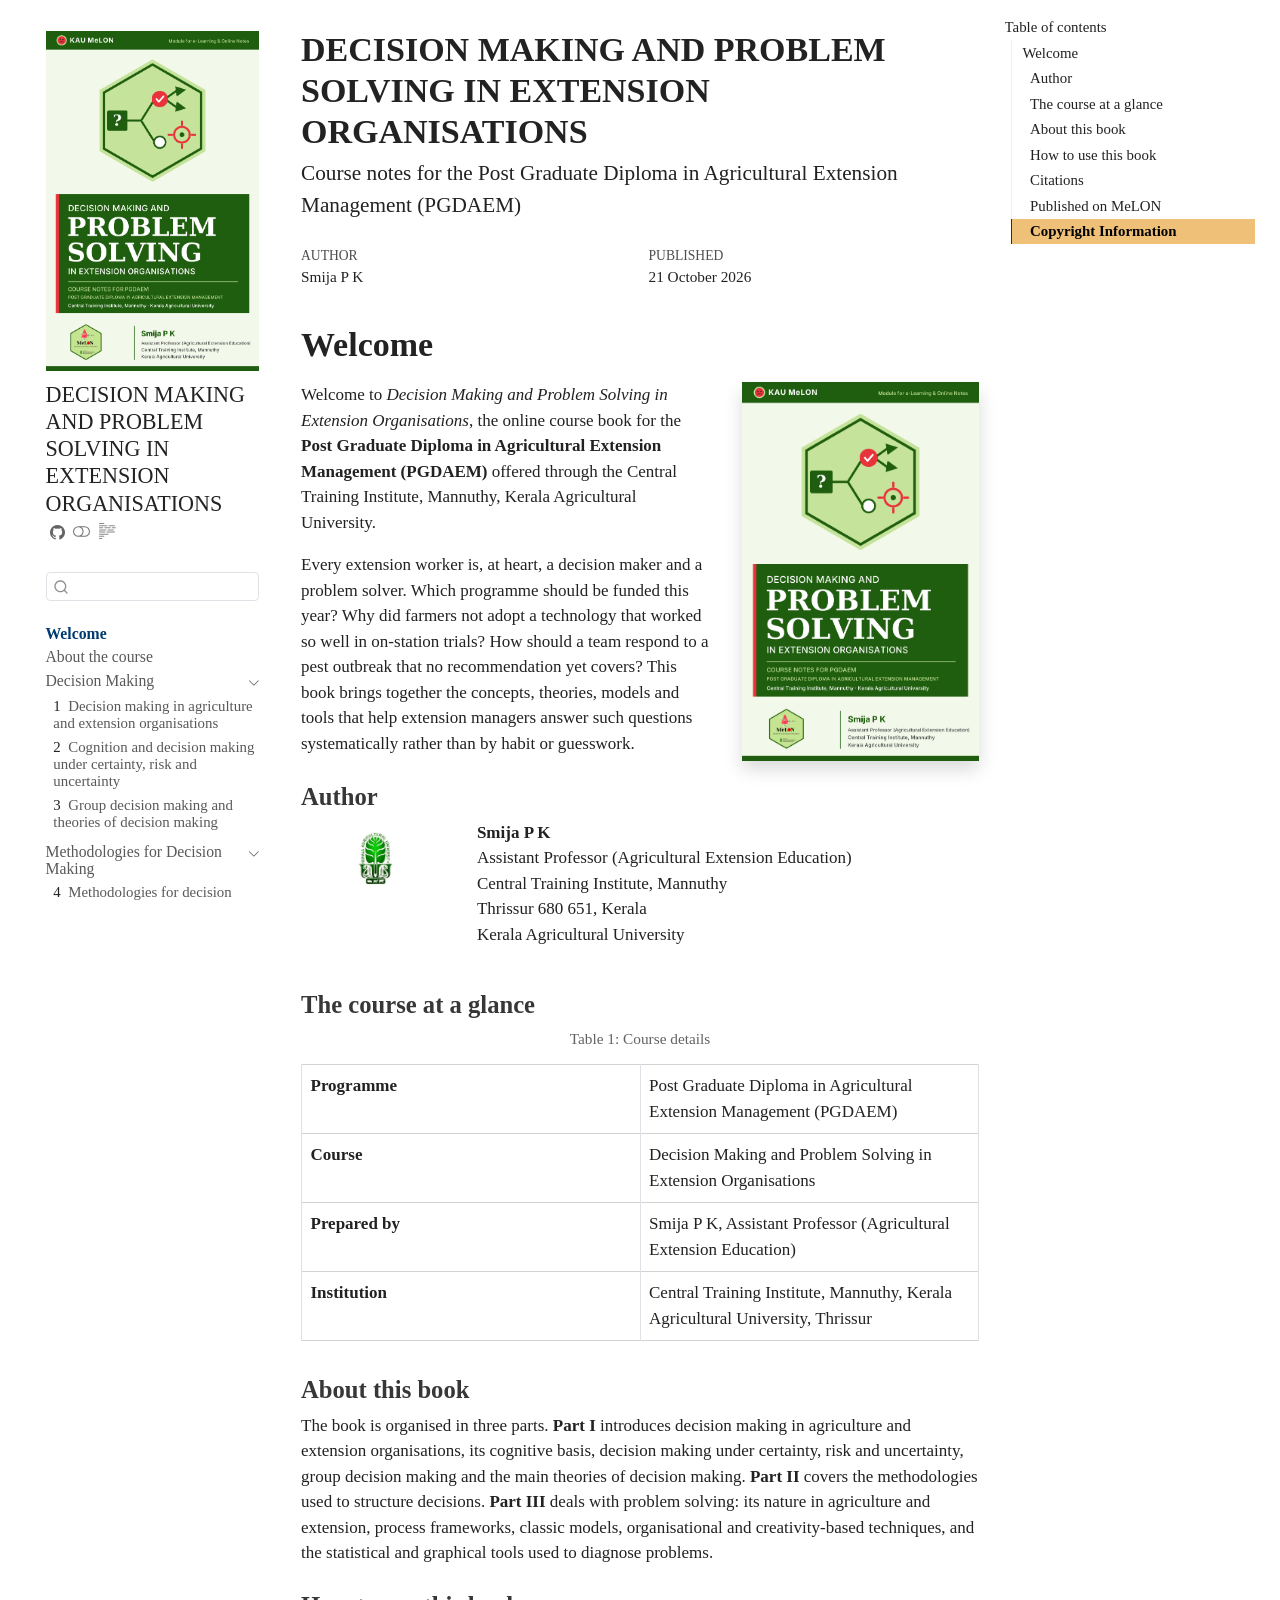
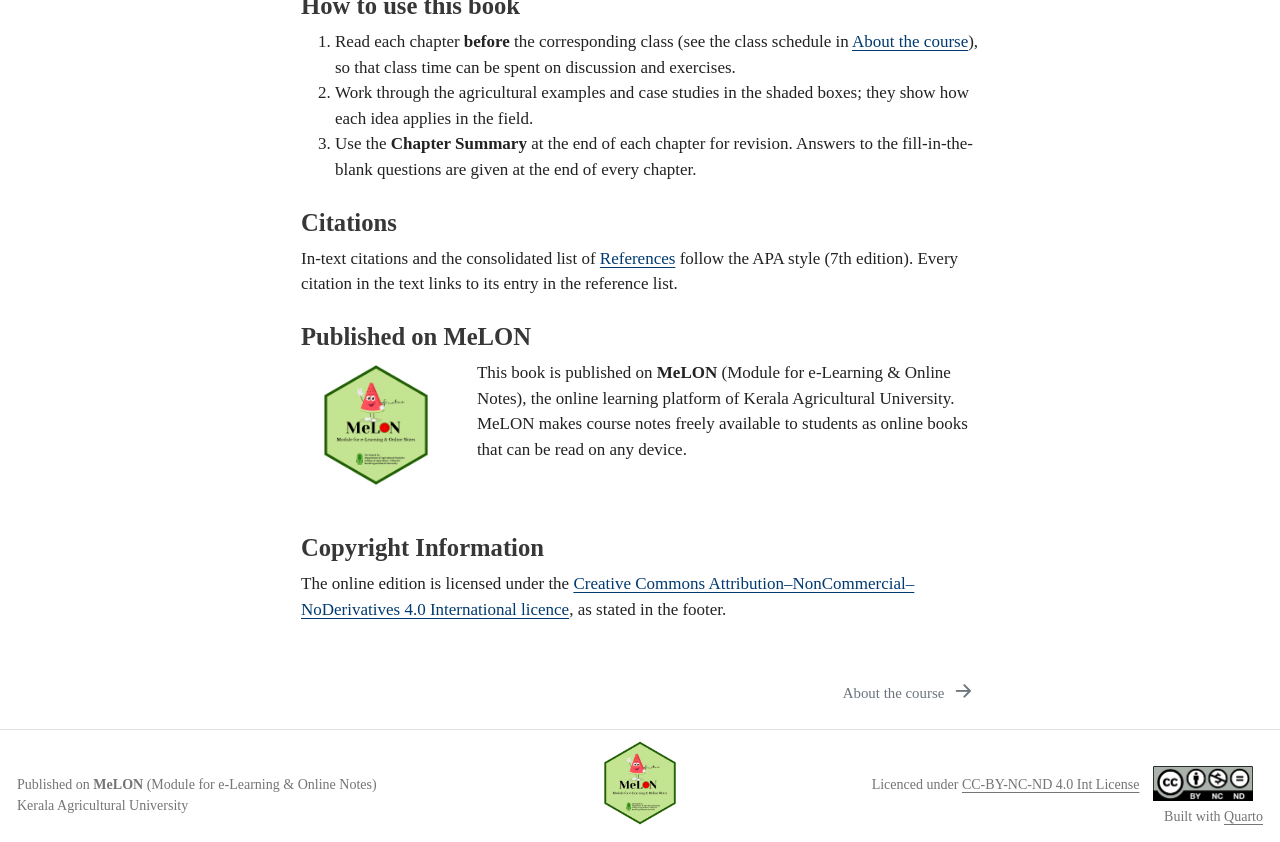
==== docs/index.html @ 84eb8f09 "Initial Quarto book: Decision Making and Problem Solving in Extension Organisations (PGDAEM) Convert" ====
<!DOCTYPE html>
<html xmlns="http://www.w3.org/1999/xhtml" lang="en" xml:lang="en"><head>

<meta charset="utf-8">
<meta name="generator" content="quarto-1.6.42">

<meta name="viewport" content="width=device-width, initial-scale=1.0, user-scalable=yes">

<meta name="author" content="Smija P K">
<meta name="dcterms.date" content="2026-10-21">

<title>DECISION MAKING AND PROBLEM SOLVING IN EXTENSION ORGANISATIONS</title>
<style>
code{white-space: pre-wrap;}
span.smallcaps{font-variant: small-caps;}
div.columns{display: flex; gap: min(4vw, 1.5em);}
div.column{flex: auto; overflow-x: auto;}
div.hanging-indent{margin-left: 1.5em; text-indent: -1.5em;}
ul.task-list{list-style: none;}
ul.task-list li input[type="checkbox"] {
  width: 0.8em;
  margin: 0 0.8em 0.2em -1em; /* quarto-specific, see https://github.com/quarto-dev/quarto-cli/issues/4556 */ 
  vertical-align: middle;
}
</style>


<script src="site_libs/quarto-nav/quarto-nav.js"></script>
<script src="site_libs/quarto-nav/headroom.min.js"></script>
<script src="site_libs/clipboard/clipboard.min.js"></script>
<script src="site_libs/quarto-search/autocomplete.umd.js"></script>
<script src="site_libs/quarto-search/fuse.min.js"></script>
<script src="site_libs/quarto-search/quarto-search.js"></script>
<meta name="quarto:offset" content="./">
<link href="./preface.html" rel="next">
<link href="./images/cover.png" rel="icon" type="image/png">
<script src="site_libs/quarto-html/quarto.js"></script>
<script src="site_libs/quarto-html/popper.min.js"></script>
<script src="site_libs/quarto-html/tippy.umd.min.js"></script>
<script src="site_libs/quarto-html/anchor.min.js"></script>
<link href="site_libs/quarto-html/tippy.css" rel="stylesheet">
<link href="site_libs/quarto-html/quarto-syntax-highlighting-2f5df379a58b258e96c21c0638c20c03.css" rel="stylesheet" class="quarto-color-scheme" id="quarto-text-highlighting-styles">
<link href="site_libs/quarto-html/quarto-syntax-highlighting-dark-b53751a350365c71b6c909e95f209ed1.css" rel="prefetch" class="quarto-color-scheme quarto-color-alternate" id="quarto-text-highlighting-styles">
<script src="site_libs/bootstrap/bootstrap.min.js"></script>
<link href="site_libs/bootstrap/bootstrap-icons.css" rel="stylesheet">
<link href="site_libs/bootstrap/bootstrap-e6df8a1b696ee27fb6a199db3da8af22.min.css" rel="stylesheet" append-hash="true" class="quarto-color-scheme" id="quarto-bootstrap" data-mode="light">
<link href="site_libs/bootstrap/bootstrap-dark-d80d2bd28ac41ce5b2bccad92fb0b5a6.min.css" rel="prefetch" append-hash="true" class="quarto-color-scheme quarto-color-alternate" id="quarto-bootstrap" data-mode="dark">
<script id="quarto-search-options" type="application/json">{
  "location": "sidebar",
  "copy-button": false,
  "collapse-after": 3,
  "panel-placement": "start",
  "type": "textbox",
  "limit": 50,
  "keyboard-shortcut": [
    "f",
    "/",
    "s"
  ],
  "show-item-context": false,
  "language": {
    "search-no-results-text": "No results",
    "search-matching-documents-text": "matching documents",
    "search-copy-link-title": "Copy link to search",
    "search-hide-matches-text": "Hide additional matches",
    "search-more-match-text": "more match in this document",
    "search-more-matches-text": "more matches in this document",
    "search-clear-button-title": "Clear",
    "search-text-placeholder": "",
    "search-detached-cancel-button-title": "Cancel",
    "search-submit-button-title": "Submit",
    "search-label": "Search"
  }
}</script>
<style>
/* Natural column widths for short data tables; retain local mobile scrolling. */
main table.compact-data-table {
  width: auto;
  min-width: 0;
  max-width: 100%;
  margin-inline: auto;
  table-layout: auto;
}
main table.compact-data-table th,
main table.compact-data-table td {
  padding: 0.4em 1em;
  vertical-align: middle;
  overflow-wrap: normal;
  word-break: normal;
}
</style>
<script>
// kable HTML cells retain $...$ delimiters; Pandoc's normal prose uses \(...\).
// Support both without changing the table data, markup, or print rendering.
window.MathJax = {
  tex: {
    inlineMath: { "[+]": [["$", "$"]] },
    processEscapes: true
  }
};
</script>


<meta property="og:title" content="DECISION MAKING AND PROBLEM SOLVING IN EXTENSION ORGANISATIONS">
<meta property="og:description" content="Course notes for the Post Graduate Diploma in Agricultural Extension Management (PGDAEM)">
<meta property="og:image" content="https://kaumelon.github.io/pgdaem-spk1/images/cover.png">
<meta property="og:site_name" content="DECISION MAKING AND PROBLEM SOLVING IN EXTENSION ORGANISATIONS">
<meta property="og:image:alt" content="Decision Making and Problem Solving in Extension Organisations">
<meta property="og:image:height" content="2000">
<meta property="og:image:width" content="1254">
<meta name="twitter:title" content="DECISION MAKING AND PROBLEM SOLVING IN EXTENSION ORGANISATIONS">
<meta name="twitter:description" content="Course notes for the Post Graduate Diploma in Agricultural Extension Management (PGDAEM)">
<meta name="twitter:image" content="https://kaumelon.github.io/pgdaem-spk1/images/cover.png">
<meta name="twitter:image:alt" content="Decision Making and Problem Solving in Extension Organisations">
<meta name="twitter:card" content="summary_large_image">
<meta name="twitter:image-height" content="2000">
<meta name="twitter:image-width" content="1254">
</head>

<body class="nav-sidebar floating">

<div id="quarto-search-results"></div>
  <header id="quarto-header" class="headroom fixed-top">
  <nav class="quarto-secondary-nav">
    <div class="container-fluid d-flex">
      <button type="button" class="quarto-btn-toggle btn" data-bs-toggle="collapse" role="button" data-bs-target=".quarto-sidebar-collapse-item" aria-controls="quarto-sidebar" aria-expanded="false" aria-label="Toggle sidebar navigation" onclick="if (window.quartoToggleHeadroom) { window.quartoToggleHeadroom(); }">
        <i class="bi bi-layout-text-sidebar-reverse"></i>
      </button>
        <nav class="quarto-page-breadcrumbs" aria-label="breadcrumb"><ol class="breadcrumb"><li class="breadcrumb-item"><a href="./index.html">Welcome</a></li></ol></nav>
        <a class="flex-grow-1" role="navigation" data-bs-toggle="collapse" data-bs-target=".quarto-sidebar-collapse-item" aria-controls="quarto-sidebar" aria-expanded="false" aria-label="Toggle sidebar navigation" onclick="if (window.quartoToggleHeadroom) { window.quartoToggleHeadroom(); }">      
        </a>
      <button type="button" class="btn quarto-search-button" aria-label="Search" onclick="window.quartoOpenSearch();">
        <i class="bi bi-search"></i>
      </button>
    </div>
  </nav>
</header>
<!-- content -->
<div id="quarto-content" class="quarto-container page-columns page-rows-contents page-layout-article">
<!-- sidebar -->
  <nav id="quarto-sidebar" class="sidebar collapse collapse-horizontal quarto-sidebar-collapse-item sidebar-navigation floating overflow-auto">
    <div class="pt-lg-2 mt-2 text-left sidebar-header sidebar-header-stacked">
      <a href="./index.html" class="sidebar-logo-link">
      <img src="./images/cover.png" alt="" class="sidebar-logo py-0 d-lg-inline d-none">
      </a>
    <div class="sidebar-title mb-0 py-0">
      <a href="./">DECISION MAKING AND PROBLEM SOLVING IN EXTENSION ORGANISATIONS</a> 
        <div class="sidebar-tools-main tools-wide">
    <a href="https://github.com/KAUMELON/pgdaem-spk1" title="Source Code" class="quarto-navigation-tool px-1" aria-label="Source Code"><i class="bi bi-github"></i></a>
  <a href="" class="quarto-color-scheme-toggle quarto-navigation-tool  px-1" onclick="window.quartoToggleColorScheme(); return false;" title="Toggle dark mode"><i class="bi"></i></a>
  <a href="" class="quarto-reader-toggle quarto-navigation-tool px-1" onclick="window.quartoToggleReader(); return false;" title="Toggle reader mode">
  <div class="quarto-reader-toggle-btn">
  <i class="bi"></i>
  </div>
</a>
</div>
    </div>
      </div>
        <div class="mt-2 flex-shrink-0 align-items-center">
        <div class="sidebar-search">
        <div id="quarto-search" class="" title="Search"></div>
        </div>
        </div>
    <div class="sidebar-menu-container"> 
    <ul class="list-unstyled mt-1">
        <li class="sidebar-item">
  <div class="sidebar-item-container"> 
  <a href="./index.html" class="sidebar-item-text sidebar-link active">
 <span class="menu-text">Welcome</span></a>
  </div>
</li>
        <li class="sidebar-item">
  <div class="sidebar-item-container"> 
  <a href="./preface.html" class="sidebar-item-text sidebar-link">
 <span class="menu-text">About the course</span></a>
  </div>
</li>
        <li class="sidebar-item sidebar-item-section">
      <div class="sidebar-item-container"> 
            <a class="sidebar-item-text sidebar-link text-start" data-bs-toggle="collapse" data-bs-target="#quarto-sidebar-section-1" role="navigation" aria-expanded="true">
 <span class="menu-text">Decision Making</span></a>
          <a class="sidebar-item-toggle text-start" data-bs-toggle="collapse" data-bs-target="#quarto-sidebar-section-1" role="navigation" aria-expanded="true" aria-label="Toggle section">
            <i class="bi bi-chevron-right ms-2"></i>
          </a> 
      </div>
      <ul id="quarto-sidebar-section-1" class="collapse list-unstyled sidebar-section depth1 show">  
          <li class="sidebar-item">
  <div class="sidebar-item-container"> 
  <a href="./decisionMaking.html" class="sidebar-item-text sidebar-link">
 <span class="menu-text"><span class="chapter-number">1</span>&nbsp; <span class="chapter-title">Decision making in agriculture and extension organisations</span></span></a>
  </div>
</li>
          <li class="sidebar-item">
  <div class="sidebar-item-container"> 
  <a href="./cognitionRisk.html" class="sidebar-item-text sidebar-link">
 <span class="menu-text"><span class="chapter-number">2</span>&nbsp; <span class="chapter-title">Cognition and decision making under certainty, risk and uncertainty</span></span></a>
  </div>
</li>
          <li class="sidebar-item">
  <div class="sidebar-item-container"> 
  <a href="./groupTheories.html" class="sidebar-item-text sidebar-link">
 <span class="menu-text"><span class="chapter-number">3</span>&nbsp; <span class="chapter-title">Group decision making and theories of decision making</span></span></a>
  </div>
</li>
      </ul>
  </li>
        <li class="sidebar-item sidebar-item-section">
      <div class="sidebar-item-container"> 
            <a class="sidebar-item-text sidebar-link text-start" data-bs-toggle="collapse" data-bs-target="#quarto-sidebar-section-2" role="navigation" aria-expanded="true">
 <span class="menu-text">Methodologies for Decision Making</span></a>
          <a class="sidebar-item-toggle text-start" data-bs-toggle="collapse" data-bs-target="#quarto-sidebar-section-2" role="navigation" aria-expanded="true" aria-label="Toggle section">
            <i class="bi bi-chevron-right ms-2"></i>
          </a> 
      </div>
      <ul id="quarto-sidebar-section-2" class="collapse list-unstyled sidebar-section depth1 show">  
          <li class="sidebar-item">
  <div class="sidebar-item-container"> 
  <a href="./dmMethods.html" class="sidebar-item-text sidebar-link">
 <span class="menu-text"><span class="chapter-number">4</span>&nbsp; <span class="chapter-title">Methodologies for decision making in extension organisations</span></span></a>
  </div>
</li>
      </ul>
  </li>
        <li class="sidebar-item sidebar-item-section">
      <div class="sidebar-item-container"> 
            <a class="sidebar-item-text sidebar-link text-start" data-bs-toggle="collapse" data-bs-target="#quarto-sidebar-section-3" role="navigation" aria-expanded="true">
 <span class="menu-text">Problem Solving</span></a>
          <a class="sidebar-item-toggle text-start" data-bs-toggle="collapse" data-bs-target="#quarto-sidebar-section-3" role="navigation" aria-expanded="true" aria-label="Toggle section">
            <i class="bi bi-chevron-right ms-2"></i>
          </a> 
      </div>
      <ul id="quarto-sidebar-section-3" class="collapse list-unstyled sidebar-section depth1 show">  
          <li class="sidebar-item">
  <div class="sidebar-item-container"> 
  <a href="./problemSolving.html" class="sidebar-item-text sidebar-link">
 <span class="menu-text"><span class="chapter-number">5</span>&nbsp; <span class="chapter-title">Problem solving in agriculture and extension organisations</span></span></a>
  </div>
</li>
          <li class="sidebar-item">
  <div class="sidebar-item-container"> 
  <a href="./psModels.html" class="sidebar-item-text sidebar-link">
 <span class="menu-text"><span class="chapter-number">6</span>&nbsp; <span class="chapter-title">Theories, models and techniques for problem solving</span></span></a>
  </div>
</li>
          <li class="sidebar-item">
  <div class="sidebar-item-container"> 
  <a href="./statTools.html" class="sidebar-item-text sidebar-link">
 <span class="menu-text"><span class="chapter-number">7</span>&nbsp; <span class="chapter-title">Statistical and graphical methods and the E5 framework for problem solving</span></span></a>
  </div>
</li>
      </ul>
  </li>
        <li class="sidebar-item sidebar-item-section">
      <div class="sidebar-item-container"> 
            <a class="sidebar-item-text sidebar-link text-start" data-bs-toggle="collapse" data-bs-target="#quarto-sidebar-section-4" role="navigation" aria-expanded="true">
 <span class="menu-text">Appendices</span></a>
          <a class="sidebar-item-toggle text-start" data-bs-toggle="collapse" data-bs-target="#quarto-sidebar-section-4" role="navigation" aria-expanded="true" aria-label="Toggle section">
            <i class="bi bi-chevron-right ms-2"></i>
          </a> 
      </div>
      <ul id="quarto-sidebar-section-4" class="collapse list-unstyled sidebar-section depth1 show">  
          <li class="sidebar-item">
  <div class="sidebar-item-container"> 
  <a href="./references.html" class="sidebar-item-text sidebar-link">
 <span class="menu-text">References</span></a>
  </div>
</li>
      </ul>
  </li>
    </ul>
    </div>
</nav>
<div id="quarto-sidebar-glass" class="quarto-sidebar-collapse-item" data-bs-toggle="collapse" data-bs-target=".quarto-sidebar-collapse-item"></div>
<!-- margin-sidebar -->
    <div id="quarto-margin-sidebar" class="sidebar margin-sidebar">
        <nav id="TOC" role="doc-toc" class="toc-active">
    <h2 id="toc-title">Table of contents</h2>
   
  <ul>
  <li><a href="#welcome" id="toc-welcome" class="nav-link active" data-scroll-target="#welcome">Welcome</a>
  <ul class="collapse">
  <li><a href="#author" id="toc-author" class="nav-link" data-scroll-target="#author">Author</a></li>
  <li><a href="#the-course-at-a-glance" id="toc-the-course-at-a-glance" class="nav-link" data-scroll-target="#the-course-at-a-glance">The course at a glance</a></li>
  <li><a href="#about-this-book" id="toc-about-this-book" class="nav-link" data-scroll-target="#about-this-book">About this book</a></li>
  <li><a href="#how-to-use-this-book" id="toc-how-to-use-this-book" class="nav-link" data-scroll-target="#how-to-use-this-book">How to use this book</a></li>
  <li><a href="#citations" id="toc-citations" class="nav-link" data-scroll-target="#citations">Citations</a></li>
  <li><a href="#published-on-melon" id="toc-published-on-melon" class="nav-link" data-scroll-target="#published-on-melon">Published on MeLON</a></li>
  <li><a href="#copyright-information" id="toc-copyright-information" class="nav-link" data-scroll-target="#copyright-information">Copyright Information</a></li>
  </ul></li>
  </ul>
</nav>
    </div>
<!-- main -->
<main class="content" id="quarto-document-content">

<header id="title-block-header" class="quarto-title-block default">
<div class="quarto-title">
<h1 class="title">DECISION MAKING AND PROBLEM SOLVING IN EXTENSION ORGANISATIONS</h1>
<p class="subtitle lead">Course notes for the Post Graduate Diploma in Agricultural Extension Management (PGDAEM)</p>
</div>



<div class="quarto-title-meta">

    <div>
    <div class="quarto-title-meta-heading">Author</div>
    <div class="quarto-title-meta-contents">
             <p>Smija P K </p>
          </div>
  </div>
    
    <div>
    <div class="quarto-title-meta-heading">Published</div>
    <div class="quarto-title-meta-contents">
      <p class="date">21 October 2026</p>
    </div>
  </div>
  
    
  </div>
  


</header>



<section id="welcome" class="level1 unnumbered">
<h1 class="unnumbered">Welcome</h1><p><img src="images/cover.png" title="DECISION MAKING AND PROBLEM SOLVING IN EXTENSION ORGANISATIONS" class="quarto-cover-image img-fluid"></p>
<p>Welcome to <em>Decision Making and Problem Solving in Extension Organisations</em>, the online course book for the <strong>Post Graduate Diploma in Agricultural Extension Management (PGDAEM)</strong> offered through the Central Training Institute, Mannuthy, Kerala Agricultural University.</p>
<p>Every extension worker is, at heart, a decision maker and a problem solver. Which programme should be funded this year? Why did farmers not adopt a technology that worked so well in on-station trials? How should a team respond to a pest outbreak that no recommendation yet covers? This book brings together the concepts, theories, models and tools that help extension managers answer such questions systematically rather than by habit or guesswork.</p>
<section id="author" class="level3 unnumbered">
<h3 class="unnumbered anchored" data-anchor-id="author">Author</h3>
<div class="grid">
<div class="g-col-12 g-col-md-3" style="text-align:center">
<p><img src="images/kaulogo.png" class="img-fluid" alt="Kerala Agricultural University logo" width="110"></p>
</div>
<div class="g-col-12 g-col-md-9">
<p><strong>Smija P K</strong><br>
Assistant Professor (Agricultural Extension Education)<br>
Central Training Institute, Mannuthy<br>
Thrissur 680 651, Kerala<br>
Kerala Agricultural University</p>
</div>
</div>
</section>
<section id="the-course-at-a-glance" class="level3 unnumbered">
<h3 class="unnumbered anchored" data-anchor-id="the-course-at-a-glance">The course at a glance</h3>
<div id="tbl-course" class="bordered quarto-float quarto-figure quarto-figure-center anchored">
<figure class="quarto-float quarto-float-tbl figure">
<figcaption class="quarto-float-caption-top quarto-float-caption quarto-float-tbl" id="tbl-course-caption-0ceaefa1-69ba-4598-a22c-09a6ac19f8ca">
Table&nbsp;1: Course details
</figcaption>
<div aria-describedby="tbl-course-caption-0ceaefa1-69ba-4598-a22c-09a6ac19f8ca">
<table class="table-bordered caption-top table">
<colgroup>
<col style="width: 50%">
<col style="width: 50%">
</colgroup>
<tbody>
<tr class="odd">
<td style="text-align: left;"><strong>Programme</strong></td>
<td style="text-align: left;">Post Graduate Diploma in Agricultural Extension Management (PGDAEM)</td>
</tr>
<tr class="even">
<td style="text-align: left;"><strong>Course</strong></td>
<td style="text-align: left;">Decision Making and Problem Solving in Extension Organisations</td>
</tr>
<tr class="odd">
<td style="text-align: left;"><strong>Prepared by</strong></td>
<td style="text-align: left;">Smija P K, Assistant Professor (Agricultural Extension Education)</td>
</tr>
<tr class="even">
<td style="text-align: left;"><strong>Institution</strong></td>
<td style="text-align: left;">Central Training Institute, Mannuthy, Kerala Agricultural University, Thrissur</td>
</tr>
</tbody>
</table>
</div>
</figure>
</div>
</section>
<section id="about-this-book" class="level3 unnumbered">
<h3 class="unnumbered anchored" data-anchor-id="about-this-book">About this book</h3>
<p>The book is organised in three parts. <strong>Part I</strong> introduces decision making in agriculture and extension organisations, its cognitive basis, decision making under certainty, risk and uncertainty, group decision making and the main theories of decision making. <strong>Part II</strong> covers the methodologies used to structure decisions. <strong>Part III</strong> deals with problem solving: its nature in agriculture and extension, process frameworks, classic models, organisational and creativity-based techniques, and the statistical and graphical tools used to diagnose problems.</p>
</section>
<section id="how-to-use-this-book" class="level3 unnumbered">
<h3 class="unnumbered anchored" data-anchor-id="how-to-use-this-book">How to use this book</h3>
<ol type="1">
<li>Read each chapter <strong>before</strong> the corresponding class (see the class schedule in <a href="./preface.html">About the course</a>), so that class time can be spent on discussion and exercises.</li>
<li>Work through the agricultural examples and case studies in the shaded boxes; they show how each idea applies in the field.</li>
<li>Use the <strong>Chapter Summary</strong> at the end of each chapter for revision. Answers to the fill-in-the-blank questions are given at the end of every chapter.</li>
</ol>
</section>
<section id="citations" class="level3 unnumbered">
<h3 class="unnumbered anchored" data-anchor-id="citations">Citations</h3>
<p>In-text citations and the consolidated list of <a href="./references.html">References</a> follow the APA style (7th edition). Every citation in the text links to its entry in the reference list.</p>
</section>
<section id="published-on-melon" class="level3 unnumbered">
<h3 class="unnumbered anchored" data-anchor-id="published-on-melon">Published on MeLON</h3>
<div class="grid">
<div class="g-col-12 g-col-md-3" style="text-align:center">
<p><img src="images/melon.png" class="img-fluid" alt="MeLON logo" width="130"></p>
</div>
<div class="g-col-12 g-col-md-9">
<p>This book is published on <strong>MeLON</strong> (Module for e-Learning &amp; Online Notes), the online learning platform of Kerala Agricultural University. MeLON makes course notes freely available to students as online books that can be read on any device.</p>
</div>
</div>
</section>
<section id="copyright-information" class="level3 unnumbered">
<h3 class="unnumbered anchored" data-anchor-id="copyright-information">Copyright Information</h3>
<p>The online edition is licensed under the <a href="https://creativecommons.org/licenses/by-nc-nd/4.0/">Creative Commons Attribution–NonCommercial–NoDerivatives 4.0 International licence</a>, as stated in the footer.</p>


</section>
</section>

</main> <!-- /main -->
<script id="quarto-html-after-body" type="application/javascript">
window.document.addEventListener("DOMContentLoaded", function (event) {
  const toggleBodyColorMode = (bsSheetEl) => {
    const mode = bsSheetEl.getAttribute("data-mode");
    const bodyEl = window.document.querySelector("body");
    if (mode === "dark") {
      bodyEl.classList.add("quarto-dark");
      bodyEl.classList.remove("quarto-light");
    } else {
      bodyEl.classList.add("quarto-light");
      bodyEl.classList.remove("quarto-dark");
    }
  }
  const toggleBodyColorPrimary = () => {
    const bsSheetEl = window.document.querySelector("link#quarto-bootstrap");
    if (bsSheetEl) {
      toggleBodyColorMode(bsSheetEl);
    }
  }
  toggleBodyColorPrimary();  
  const disableStylesheet = (stylesheets) => {
    for (let i=0; i < stylesheets.length; i++) {
      const stylesheet = stylesheets[i];
      stylesheet.rel = 'prefetch';
    }
  }
  const enableStylesheet = (stylesheets) => {
    for (let i=0; i < stylesheets.length; i++) {
      const stylesheet = stylesheets[i];
      stylesheet.rel = 'stylesheet';
    }
  }
  const manageTransitions = (selector, allowTransitions) => {
    const els = window.document.querySelectorAll(selector);
    for (let i=0; i < els.length; i++) {
      const el = els[i];
      if (allowTransitions) {
        el.classList.remove('notransition');
      } else {
        el.classList.add('notransition');
      }
    }
  }
  const toggleGiscusIfUsed = (isAlternate, darkModeDefault) => {
    const baseTheme = document.querySelector('#giscus-base-theme')?.value ?? 'light';
    const alternateTheme = document.querySelector('#giscus-alt-theme')?.value ?? 'dark';
    let newTheme = '';
    if(darkModeDefault) {
      newTheme = isAlternate ? baseTheme : alternateTheme;
    } else {
      newTheme = isAlternate ? alternateTheme : baseTheme;
    }
    const changeGiscusTheme = () => {
      // From: https://github.com/giscus/giscus/issues/336
      const sendMessage = (message) => {
        const iframe = document.querySelector('iframe.giscus-frame');
        if (!iframe) return;
        iframe.contentWindow.postMessage({ giscus: message }, 'https://giscus.app');
      }
      sendMessage({
        setConfig: {
          theme: newTheme
        }
      });
    }
    const isGiscussLoaded = window.document.querySelector('iframe.giscus-frame') !== null;
    if (isGiscussLoaded) {
      changeGiscusTheme();
    }
  }
  const toggleColorMode = (alternate) => {
    // Switch the stylesheets
    const alternateStylesheets = window.document.querySelectorAll('link.quarto-color-scheme.quarto-color-alternate');
    manageTransitions('#quarto-margin-sidebar .nav-link', false);
    if (alternate) {
      enableStylesheet(alternateStylesheets);
      for (const sheetNode of alternateStylesheets) {
        if (sheetNode.id === "quarto-bootstrap") {
          toggleBodyColorMode(sheetNode);
        }
      }
    } else {
      disableStylesheet(alternateStylesheets);
      toggleBodyColorPrimary();
    }
    manageTransitions('#quarto-margin-sidebar .nav-link', true);
    // Switch the toggles
    const toggles = window.document.querySelectorAll('.quarto-color-scheme-toggle');
    for (let i=0; i < toggles.length; i++) {
      const toggle = toggles[i];
      if (toggle) {
        if (alternate) {
          toggle.classList.add("alternate");     
        } else {
          toggle.classList.remove("alternate");
        }
      }
    }
    // Hack to workaround the fact that safari doesn't
    // properly recolor the scrollbar when toggling (#1455)
    if (navigator.userAgent.indexOf('Safari') > 0 && navigator.userAgent.indexOf('Chrome') == -1) {
      manageTransitions("body", false);
      window.scrollTo(0, 1);
      setTimeout(() => {
        window.scrollTo(0, 0);
        manageTransitions("body", true);
      }, 40);  
    }
  }
  const isFileUrl = () => { 
    return window.location.protocol === 'file:';
  }
  const hasAlternateSentinel = () => {  
    let styleSentinel = getColorSchemeSentinel();
    if (styleSentinel !== null) {
      return styleSentinel === "alternate";
    } else {
      return false;
    }
  }
  const setStyleSentinel = (alternate) => {
    const value = alternate ? "alternate" : "default";
    if (!isFileUrl()) {
      window.localStorage.setItem("quarto-color-scheme", value);
    } else {
      localAlternateSentinel = value;
    }
  }
  const getColorSchemeSentinel = () => {
    if (!isFileUrl()) {
      const storageValue = window.localStorage.getItem("quarto-color-scheme");
      return storageValue != null ? storageValue : localAlternateSentinel;
    } else {
      return localAlternateSentinel;
    }
  }
  const darkModeDefault = false;
  let localAlternateSentinel = darkModeDefault ? 'alternate' : 'default';
  // Dark / light mode switch
  window.quartoToggleColorScheme = () => {
    // Read the current dark / light value 
    let toAlternate = !hasAlternateSentinel();
    toggleColorMode(toAlternate);
    setStyleSentinel(toAlternate);
    toggleGiscusIfUsed(toAlternate, darkModeDefault);
  };
  // Ensure there is a toggle, if there isn't float one in the top right
  if (window.document.querySelector('.quarto-color-scheme-toggle') === null) {
    const a = window.document.createElement('a');
    a.classList.add('top-right');
    a.classList.add('quarto-color-scheme-toggle');
    a.href = "";
    a.onclick = function() { try { window.quartoToggleColorScheme(); } catch {} return false; };
    const i = window.document.createElement("i");
    i.classList.add('bi');
    a.appendChild(i);
    window.document.body.appendChild(a);
  }
  // Switch to dark mode if need be
  if (hasAlternateSentinel()) {
    toggleColorMode(true);
  } else {
    toggleColorMode(false);
  }
  const icon = "";
  const anchorJS = new window.AnchorJS();
  anchorJS.options = {
    placement: 'right',
    icon: icon
  };
  anchorJS.add('.anchored');
  const isCodeAnnotation = (el) => {
    for (const clz of el.classList) {
      if (clz.startsWith('code-annotation-')) {                     
        return true;
      }
    }
    return false;
  }
  const onCopySuccess = function(e) {
    // button target
    const button = e.trigger;
    // don't keep focus
    button.blur();
    // flash "checked"
    button.classList.add('code-copy-button-checked');
    var currentTitle = button.getAttribute("title");
    button.setAttribute("title", "Copied!");
    let tooltip;
    if (window.bootstrap) {
      button.setAttribute("data-bs-toggle", "tooltip");
      button.setAttribute("data-bs-placement", "left");
      button.setAttribute("data-bs-title", "Copied!");
      tooltip = new bootstrap.Tooltip(button, 
        { trigger: "manual", 
          customClass: "code-copy-button-tooltip",
          offset: [0, -8]});
      tooltip.show();    
    }
    setTimeout(function() {
      if (tooltip) {
        tooltip.hide();
        button.removeAttribute("data-bs-title");
        button.removeAttribute("data-bs-toggle");
        button.removeAttribute("data-bs-placement");
      }
      button.setAttribute("title", currentTitle);
      button.classList.remove('code-copy-button-checked');
    }, 1000);
    // clear code selection
    e.clearSelection();
  }
  const getTextToCopy = function(trigger) {
      const codeEl = trigger.previousElementSibling.cloneNode(true);
      for (const childEl of codeEl.children) {
        if (isCodeAnnotation(childEl)) {
          childEl.remove();
        }
      }
      return codeEl.innerText;
  }
  const clipboard = new window.ClipboardJS('.code-copy-button:not([data-in-quarto-modal])', {
    text: getTextToCopy
  });
  clipboard.on('success', onCopySuccess);
  if (window.document.getElementById('quarto-embedded-source-code-modal')) {
    const clipboardModal = new window.ClipboardJS('.code-copy-button[data-in-quarto-modal]', {
      text: getTextToCopy,
      container: window.document.getElementById('quarto-embedded-source-code-modal')
    });
    clipboardModal.on('success', onCopySuccess);
  }
    var localhostRegex = new RegExp(/^(?:http|https):\/\/localhost\:?[0-9]*\//);
    var mailtoRegex = new RegExp(/^mailto:/);
      var filterRegex = new RegExp("https:\/\/kaumelon\.github\.io\/pgdaem-spk1\/");
    var isInternal = (href) => {
        return filterRegex.test(href) || localhostRegex.test(href) || mailtoRegex.test(href);
    }
    // Inspect non-navigation links and adorn them if external
 	var links = window.document.querySelectorAll('a[href]:not(.nav-link):not(.navbar-brand):not(.toc-action):not(.sidebar-link):not(.sidebar-item-toggle):not(.pagination-link):not(.no-external):not([aria-hidden]):not(.dropdown-item):not(.quarto-navigation-tool):not(.about-link)');
    for (var i=0; i<links.length; i++) {
      const link = links[i];
      if (!isInternal(link.href)) {
        // undo the damage that might have been done by quarto-nav.js in the case of
        // links that we want to consider external
        if (link.dataset.originalHref !== undefined) {
          link.href = link.dataset.originalHref;
        }
      }
    }
  function tippyHover(el, contentFn, onTriggerFn, onUntriggerFn) {
    const config = {
      allowHTML: true,
      maxWidth: 500,
      delay: 100,
      arrow: false,
      appendTo: function(el) {
          return el.parentElement;
      },
      interactive: true,
      interactiveBorder: 10,
      theme: 'quarto',
      placement: 'bottom-start',
    };
    if (contentFn) {
      config.content = contentFn;
    }
    if (onTriggerFn) {
      config.onTrigger = onTriggerFn;
    }
    if (onUntriggerFn) {
      config.onUntrigger = onUntriggerFn;
    }
    window.tippy(el, config); 
  }
  const noterefs = window.document.querySelectorAll('a[role="doc-noteref"]');
  for (var i=0; i<noterefs.length; i++) {
    const ref = noterefs[i];
    tippyHover(ref, function() {
      // use id or data attribute instead here
      let href = ref.getAttribute('data-footnote-href') || ref.getAttribute('href');
      try { href = new URL(href).hash; } catch {}
      const id = href.replace(/^#\/?/, "");
      const note = window.document.getElementById(id);
      if (note) {
        return note.innerHTML;
      } else {
        return "";
      }
    });
  }
  const xrefs = window.document.querySelectorAll('a.quarto-xref');
  const processXRef = (id, note) => {
    // Strip column container classes
    const stripColumnClz = (el) => {
      el.classList.remove("page-full", "page-columns");
      if (el.children) {
        for (const child of el.children) {
          stripColumnClz(child);
        }
      }
    }
    stripColumnClz(note)
    if (id === null || id.startsWith('sec-')) {
      // Special case sections, only their first couple elements
      const container = document.createElement("div");
      if (note.children && note.children.length > 2) {
        container.appendChild(note.children[0].cloneNode(true));
        for (let i = 1; i < note.children.length; i++) {
          const child = note.children[i];
          if (child.tagName === "P" && child.innerText === "") {
            continue;
          } else {
            container.appendChild(child.cloneNode(true));
            break;
          }
        }
        if (window.Quarto?.typesetMath) {
          window.Quarto.typesetMath(container);
        }
        return container.innerHTML
      } else {
        if (window.Quarto?.typesetMath) {
          window.Quarto.typesetMath(note);
        }
        return note.innerHTML;
      }
    } else {
      // Remove any anchor links if they are present
      const anchorLink = note.querySelector('a.anchorjs-link');
      if (anchorLink) {
        anchorLink.remove();
      }
      if (window.Quarto?.typesetMath) {
        window.Quarto.typesetMath(note);
      }
      if (note.classList.contains("callout")) {
        return note.outerHTML;
      } else {
        return note.innerHTML;
      }
    }
  }
  for (var i=0; i<xrefs.length; i++) {
    const xref = xrefs[i];
    tippyHover(xref, undefined, function(instance) {
      instance.disable();
      let url = xref.getAttribute('href');
      let hash = undefined; 
      if (url.startsWith('#')) {
        hash = url;
      } else {
        try { hash = new URL(url).hash; } catch {}
      }
      if (hash) {
        const id = hash.replace(/^#\/?/, "");
        const note = window.document.getElementById(id);
        if (note !== null) {
          try {
            const html = processXRef(id, note.cloneNode(true));
            instance.setContent(html);
          } finally {
            instance.enable();
            instance.show();
          }
        } else {
          // See if we can fetch this
          fetch(url.split('#')[0])
          .then(res => res.text())
          .then(html => {
            const parser = new DOMParser();
            const htmlDoc = parser.parseFromString(html, "text/html");
            const note = htmlDoc.getElementById(id);
            if (note !== null) {
              const html = processXRef(id, note);
              instance.setContent(html);
            } 
          }).finally(() => {
            instance.enable();
            instance.show();
          });
        }
      } else {
        // See if we can fetch a full url (with no hash to target)
        // This is a special case and we should probably do some content thinning / targeting
        fetch(url)
        .then(res => res.text())
        .then(html => {
          const parser = new DOMParser();
          const htmlDoc = parser.parseFromString(html, "text/html");
          const note = htmlDoc.querySelector('main.content');
          if (note !== null) {
            // This should only happen for chapter cross references
            // (since there is no id in the URL)
            // remove the first header
            if (note.children.length > 0 && note.children[0].tagName === "HEADER") {
              note.children[0].remove();
            }
            const html = processXRef(null, note);
            instance.setContent(html);
          } 
        }).finally(() => {
          instance.enable();
          instance.show();
        });
      }
    }, function(instance) {
    });
  }
      let selectedAnnoteEl;
      const selectorForAnnotation = ( cell, annotation) => {
        let cellAttr = 'data-code-cell="' + cell + '"';
        let lineAttr = 'data-code-annotation="' +  annotation + '"';
        const selector = 'span[' + cellAttr + '][' + lineAttr + ']';
        return selector;
      }
      const selectCodeLines = (annoteEl) => {
        const doc = window.document;
        const targetCell = annoteEl.getAttribute("data-target-cell");
        const targetAnnotation = annoteEl.getAttribute("data-target-annotation");
        const annoteSpan = window.document.querySelector(selectorForAnnotation(targetCell, targetAnnotation));
        const lines = annoteSpan.getAttribute("data-code-lines").split(",");
        const lineIds = lines.map((line) => {
          return targetCell + "-" + line;
        })
        let top = null;
        let height = null;
        let parent = null;
        if (lineIds.length > 0) {
            //compute the position of the single el (top and bottom and make a div)
            const el = window.document.getElementById(lineIds[0]);
            top = el.offsetTop;
            height = el.offsetHeight;
            parent = el.parentElement.parentElement;
          if (lineIds.length > 1) {
            const lastEl = window.document.getElementById(lineIds[lineIds.length - 1]);
            const bottom = lastEl.offsetTop + lastEl.offsetHeight;
            height = bottom - top;
          }
          if (top !== null && height !== null && parent !== null) {
            // cook up a div (if necessary) and position it 
            let div = window.document.getElementById("code-annotation-line-highlight");
            if (div === null) {
              div = window.document.createElement("div");
              div.setAttribute("id", "code-annotation-line-highlight");
              div.style.position = 'absolute';
              parent.appendChild(div);
            }
            div.style.top = top - 2 + "px";
            div.style.height = height + 4 + "px";
            div.style.left = 0;
            let gutterDiv = window.document.getElementById("code-annotation-line-highlight-gutter");
            if (gutterDiv === null) {
              gutterDiv = window.document.createElement("div");
              gutterDiv.setAttribute("id", "code-annotation-line-highlight-gutter");
              gutterDiv.style.position = 'absolute';
              const codeCell = window.document.getElementById(targetCell);
              const gutter = codeCell.querySelector('.code-annotation-gutter');
              gutter.appendChild(gutterDiv);
            }
            gutterDiv.style.top = top - 2 + "px";
            gutterDiv.style.height = height + 4 + "px";
          }
          selectedAnnoteEl = annoteEl;
        }
      };
      const unselectCodeLines = () => {
        const elementsIds = ["code-annotation-line-highlight", "code-annotation-line-highlight-gutter"];
        elementsIds.forEach((elId) => {
          const div = window.document.getElementById(elId);
          if (div) {
            div.remove();
          }
        });
        selectedAnnoteEl = undefined;
      };
        // Handle positioning of the toggle
    window.addEventListener(
      "resize",
      throttle(() => {
        elRect = undefined;
        if (selectedAnnoteEl) {
          selectCodeLines(selectedAnnoteEl);
        }
      }, 10)
    );
    function throttle(fn, ms) {
    let throttle = false;
    let timer;
      return (...args) => {
        if(!throttle) { // first call gets through
            fn.apply(this, args);
            throttle = true;
        } else { // all the others get throttled
            if(timer) clearTimeout(timer); // cancel #2
            timer = setTimeout(() => {
              fn.apply(this, args);
              timer = throttle = false;
            }, ms);
        }
      };
    }
      // Attach click handler to the DT
      const annoteDls = window.document.querySelectorAll('dt[data-target-cell]');
      for (const annoteDlNode of annoteDls) {
        annoteDlNode.addEventListener('click', (event) => {
          const clickedEl = event.target;
          if (clickedEl !== selectedAnnoteEl) {
            unselectCodeLines();
            const activeEl = window.document.querySelector('dt[data-target-cell].code-annotation-active');
            if (activeEl) {
              activeEl.classList.remove('code-annotation-active');
            }
            selectCodeLines(clickedEl);
            clickedEl.classList.add('code-annotation-active');
          } else {
            // Unselect the line
            unselectCodeLines();
            clickedEl.classList.remove('code-annotation-active');
          }
        });
      }
  const findCites = (el) => {
    const parentEl = el.parentElement;
    if (parentEl) {
      const cites = parentEl.dataset.cites;
      if (cites) {
        return {
          el,
          cites: cites.split(' ')
        };
      } else {
        return findCites(el.parentElement)
      }
    } else {
      return undefined;
    }
  };
  var bibliorefs = window.document.querySelectorAll('a[role="doc-biblioref"]');
  for (var i=0; i<bibliorefs.length; i++) {
    const ref = bibliorefs[i];
    const citeInfo = findCites(ref);
    if (citeInfo) {
      tippyHover(citeInfo.el, function() {
        var popup = window.document.createElement('div');
        citeInfo.cites.forEach(function(cite) {
          var citeDiv = window.document.createElement('div');
          citeDiv.classList.add('hanging-indent');
          citeDiv.classList.add('csl-entry');
          var biblioDiv = window.document.getElementById('ref-' + cite);
          if (biblioDiv) {
            citeDiv.innerHTML = biblioDiv.innerHTML;
          }
          popup.appendChild(citeDiv);
        });
        return popup.innerHTML;
      });
    }
  }
});
</script>
<nav class="page-navigation">
  <div class="nav-page nav-page-previous">
  </div>
  <div class="nav-page nav-page-next">
      <a href="./preface.html" class="pagination-link" aria-label="About the course">
        <span class="nav-page-text">About the course</span> <i class="bi bi-arrow-right-short"></i>
      </a>
  </div>
</nav>
</div> <!-- /content -->
<footer class="footer">
  <div class="nav-footer">
    <div class="nav-footer-left">
<p>Published on <strong>MeLON</strong> (Module for e-Learning &amp; Online Notes)<br>Kerala Agricultural University</p>
</div>   
    <div class="nav-footer-center">
<p><img src="./images/melon.png" class="img-fluid" style="width: auto; height: 90px; padding-left: 10px; padding-right: 10px; margin-bottom:5px;" alt="MeLON logo"></p>
</div>
    <div class="nav-footer-right">
<p>Licenced under <a href="https://creativecommons.org/licenses/by-nc-nd/4.0/">CC-BY-NC-ND 4.0 Int License</a> <a href="http://creativecommons.org/licenses/by-nc-nd/4.0/"><img src="./images/cclogo.png" class="img-fluid" style="width: auto; height: 35px; padding-left: 10px; padding-right: 10px; margin-bottom:5px;"></a> Built with <a href="https://quarto.org/">Quarto</a></p>
</div>
  </div>
</footer>
<script defer="" src="./pgdaem-spk1/assets/melon-tracker.js" data-book="pgdaem-decision-making"></script>




</body></html>
---- docs/site_libs/quarto-html/tippy.css ----
.tippy-box[data-animation=fade][data-state=hidden]{opacity:0}[data-tippy-root]{max-width:calc(100vw - 10px)}.tippy-box{position:relative;background-color:#333;color:#fff;border-radius:4px;font-size:14px;line-height:1.4;white-space:normal;outline:0;transition-property:transform,visibility,opacity}.tippy-box[data-placement^=top]>.tippy-arrow{bottom:0}.tippy-box[data-placement^=top]>.tippy-arrow:before{bottom:-7px;left:0;border-width:8px 8px 0;border-top-color:initial;transform-origin:center top}.tippy-box[data-placement^=bottom]>.tippy-arrow{top:0}.tippy-box[data-placement^=bottom]>.tippy-arrow:before{top:-7px;left:0;border-width:0 8px 8px;border-bottom-color:initial;transform-origin:center bottom}.tippy-box[data-placement^=left]>.tippy-arrow{right:0}.tippy-box[data-placement^=left]>.tippy-arrow:before{border-width:8px 0 8px 8px;border-left-color:initial;right:-7px;transform-origin:center left}.tippy-box[data-placement^=right]>.tippy-arrow{left:0}.tippy-box[data-placement^=right]>.tippy-arrow:before{left:-7px;border-width:8px 8px 8px 0;border-right-color:initial;transform-origin:center right}.tippy-box[data-inertia][data-state=visible]{transition-timing-function:cubic-bezier(.54,1.5,.38,1.11)}.tippy-arrow{width:16px;height:16px;color:#333}.tippy-arrow:before{content:"";position:absolute;border-color:transparent;border-style:solid}.tippy-content{position:relative;padding:5px 9px;z-index:1}
---- docs/site_libs/quarto-html/quarto-syntax-highlighting-2f5df379a58b258e96c21c0638c20c03.css ----
/* quarto syntax highlight colors */
:root {
  --quarto-hl-ot-color: #003B4F;
  --quarto-hl-at-color: #657422;
  --quarto-hl-ss-color: #20794D;
  --quarto-hl-an-color: #5E5E5E;
  --quarto-hl-fu-color: #4758AB;
  --quarto-hl-st-color: #20794D;
  --quarto-hl-cf-color: #003B4F;
  --quarto-hl-op-color: #5E5E5E;
  --quarto-hl-er-color: #AD0000;
  --quarto-hl-bn-color: #AD0000;
  --quarto-hl-al-color: #AD0000;
  --quarto-hl-va-color: #111111;
  --quarto-hl-bu-color: inherit;
  --quarto-hl-ex-color: inherit;
  --quarto-hl-pp-color: #AD0000;
  --quarto-hl-in-color: #5E5E5E;
  --quarto-hl-vs-color: #20794D;
  --quarto-hl-wa-color: #5E5E5E;
  --quarto-hl-do-color: #5E5E5E;
  --quarto-hl-im-color: #00769E;
  --quarto-hl-ch-color: #20794D;
  --quarto-hl-dt-color: #AD0000;
  --quarto-hl-fl-color: #AD0000;
  --quarto-hl-co-color: #5E5E5E;
  --quarto-hl-cv-color: #5E5E5E;
  --quarto-hl-cn-color: #8f5902;
  --quarto-hl-sc-color: #5E5E5E;
  --quarto-hl-dv-color: #AD0000;
  --quarto-hl-kw-color: #003B4F;
}

/* other quarto variables */
:root {
  --quarto-font-monospace: SFMono-Regular, Menlo, Monaco, Consolas, "Liberation Mono", "Courier New", monospace;
}

pre > code.sourceCode > span {
  color: #003B4F;
}

code span {
  color: #003B4F;
}

code.sourceCode > span {
  color: #003B4F;
}

div.sourceCode,
div.sourceCode pre.sourceCode {
  color: #003B4F;
}

code span.ot {
  color: #003B4F;
  font-style: inherit;
}

code span.at {
  color: #657422;
  font-style: inherit;
}

code span.ss {
  color: #20794D;
  font-style: inherit;
}

code span.an {
  color: #5E5E5E;
  font-style: inherit;
}

code span.fu {
  color: #4758AB;
  font-style: inherit;
}

code span.st {
  color: #20794D;
  font-style: inherit;
}

code span.cf {
  color: #003B4F;
  font-weight: bold;
  font-style: inherit;
}

code span.op {
  color: #5E5E5E;
  font-style: inherit;
}

code span.er {
  color: #AD0000;
  font-style: inherit;
}

code span.bn {
  color: #AD0000;
  font-style: inherit;
}

code span.al {
  color: #AD0000;
  font-style: inherit;
}

code span.va {
  color: #111111;
  font-style: inherit;
}

code span.bu {
  font-style: inherit;
}

code span.ex {
  font-style: inherit;
}

code span.pp {
  color: #AD0000;
  font-style: inherit;
}

code span.in {
  color: #5E5E5E;
  font-style: inherit;
}

code span.vs {
  color: #20794D;
  font-style: inherit;
}

code span.wa {
  color: #5E5E5E;
  font-style: italic;
}

code span.do {
  color: #5E5E5E;
  font-style: italic;
}

code span.im {
  color: #00769E;
  font-style: inherit;
}

code span.ch {
  color: #20794D;
  font-style: inherit;
}

code span.dt {
  color: #AD0000;
  font-style: inherit;
}

code span.fl {
  color: #AD0000;
  font-style: inherit;
}

code span.co {
  color: #5E5E5E;
  font-style: inherit;
}

code span.cv {
  color: #5E5E5E;
  font-style: italic;
}

code span.cn {
  color: #8f5902;
  font-style: inherit;
}

code span.sc {
  color: #5E5E5E;
  font-style: inherit;
}

code span.dv {
  color: #AD0000;
  font-style: inherit;
}

code span.kw {
  color: #003B4F;
  font-weight: bold;
  font-style: inherit;
}

.prevent-inlining {
  content: "</";
}

/*# sourceMappingURL=35eb38a806ee71ea6d2563be2308c832.css.map */
---- docs/site_libs/quarto-html/quarto-syntax-highlighting-dark-b53751a350365c71b6c909e95f209ed1.css ----
/* quarto syntax highlight colors */
:root {
  --quarto-hl-al-color: #f07178;
  --quarto-hl-an-color: #d4d0ab;
  --quarto-hl-at-color: #00e0e0;
  --quarto-hl-bn-color: #d4d0ab;
  --quarto-hl-bu-color: #abe338;
  --quarto-hl-ch-color: #abe338;
  --quarto-hl-co-color: #f8f8f2;
  --quarto-hl-cv-color: #ffd700;
  --quarto-hl-cn-color: #ffd700;
  --quarto-hl-cf-color: #ffa07a;
  --quarto-hl-dt-color: #ffa07a;
  --quarto-hl-dv-color: #d4d0ab;
  --quarto-hl-do-color: #f8f8f2;
  --quarto-hl-er-color: #f07178;
  --quarto-hl-ex-color: #00e0e0;
  --quarto-hl-fl-color: #d4d0ab;
  --quarto-hl-fu-color: #ffa07a;
  --quarto-hl-im-color: #abe338;
  --quarto-hl-in-color: #d4d0ab;
  --quarto-hl-kw-color: #ffa07a;
  --quarto-hl-op-color: #ffa07a;
  --quarto-hl-ot-color: #00e0e0;
  --quarto-hl-pp-color: #dcc6e0;
  --quarto-hl-re-color: #00e0e0;
  --quarto-hl-sc-color: #abe338;
  --quarto-hl-ss-color: #abe338;
  --quarto-hl-st-color: #abe338;
  --quarto-hl-va-color: #00e0e0;
  --quarto-hl-vs-color: #abe338;
  --quarto-hl-wa-color: #dcc6e0;
}

/* other quarto variables */
:root {
  --quarto-font-monospace: SFMono-Regular, Menlo, Monaco, Consolas, "Liberation Mono", "Courier New", monospace;
}

code span.al {
  background-color: #2a0f15;
  font-weight: bold;
  color: #f07178;
}

code span.an {
  color: #d4d0ab;
}

code span.at {
  color: #00e0e0;
}

code span.bn {
  color: #d4d0ab;
}

code span.bu {
  color: #abe338;
}

code span.ch {
  color: #abe338;
}

code span.co {
  font-style: italic;
  color: #f8f8f2;
}

code span.cv {
  color: #ffd700;
}

code span.cn {
  color: #ffd700;
}

code span.cf {
  font-weight: bold;
  color: #ffa07a;
}

code span.dt {
  color: #ffa07a;
}

code span.dv {
  color: #d4d0ab;
}

code span.do {
  color: #f8f8f2;
}

code span.er {
  color: #f07178;
  text-decoration: underline;
}

code span.ex {
  font-weight: bold;
  color: #00e0e0;
}

code span.fl {
  color: #d4d0ab;
}

code span.fu {
  color: #ffa07a;
}

code span.im {
  color: #abe338;
}

code span.in {
  color: #d4d0ab;
}

code span.kw {
  font-weight: bold;
  color: #ffa07a;
}

pre > code.sourceCode > span {
  color: #f8f8f2;
}

code span {
  color: #f8f8f2;
}

code.sourceCode > span {
  color: #f8f8f2;
}

div.sourceCode,
div.sourceCode pre.sourceCode {
  color: #f8f8f2;
}

code span.op {
  color: #ffa07a;
}

code span.ot {
  color: #00e0e0;
}

code span.pp {
  color: #dcc6e0;
}

code span.re {
  background-color: #f8f8f2;
  color: #00e0e0;
}

code span.sc {
  color: #abe338;
}

code span.ss {
  color: #abe338;
}

code span.st {
  color: #abe338;
}

code span.va {
  color: #00e0e0;
}

code span.vs {
  color: #abe338;
}

code span.wa {
  color: #dcc6e0;
}

.prevent-inlining {
  content: "</";
}

/*# sourceMappingURL=ef095d06243fb944689b9469f3a5590a.css.map */
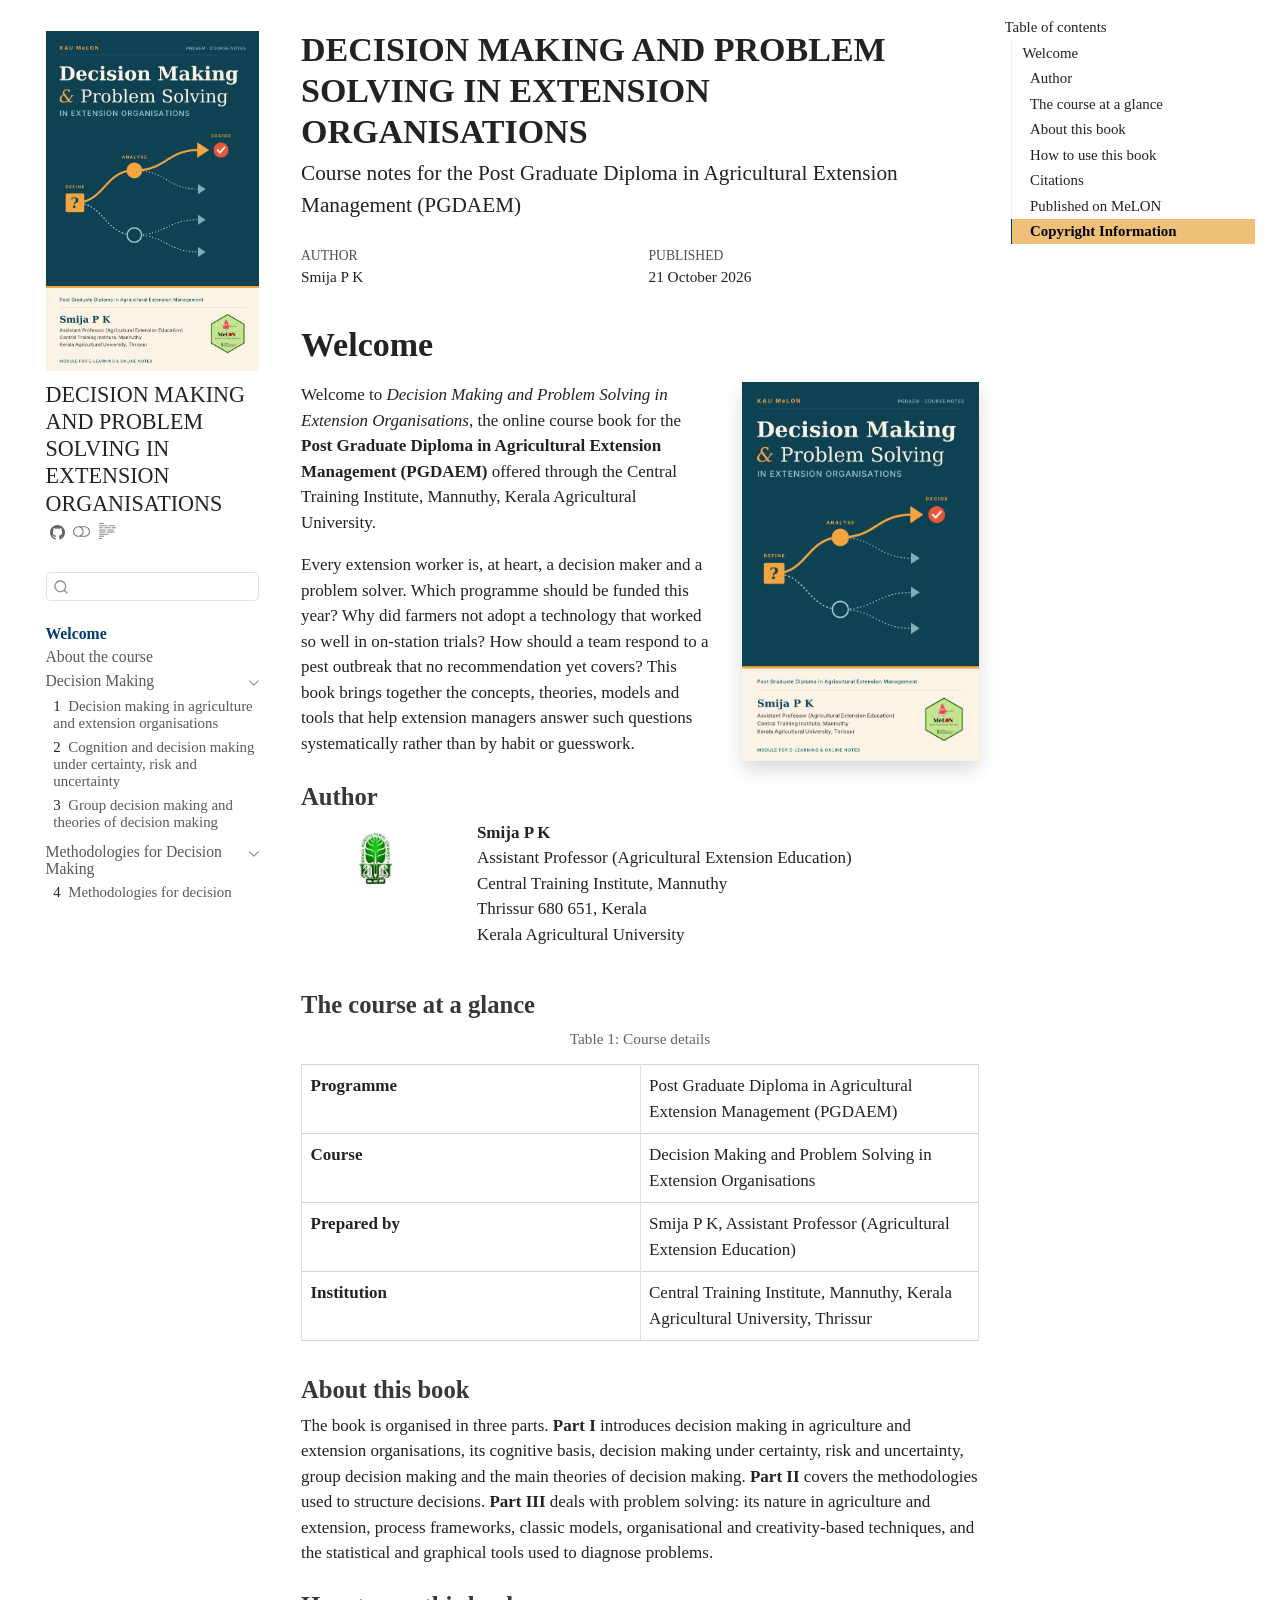
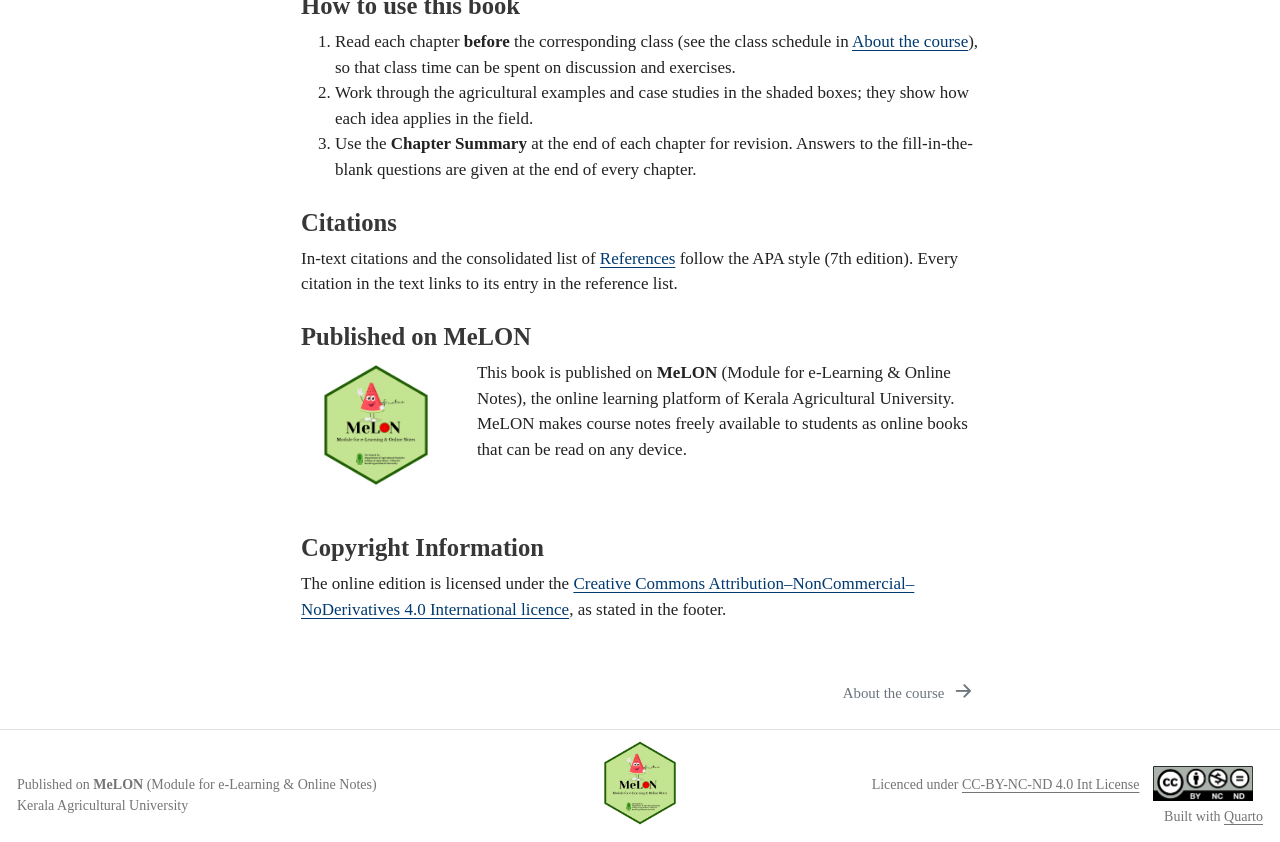
==== commit 0f025aff: "Fix Me-LON reading tracker URL" ====
--- a/docs/index.html
+++ b/docs/index.html
@@ -1001,7 +1001,7 @@
 </div>
   </div>
 </footer>
-<script defer="" src="./pgdaem-spk1/assets/melon-tracker.js" data-book="pgdaem-decision-making"></script>
+<script defer="" src="https://kaumelon.github.io/PGDAEM-spk1/assets/melon-tracker.js" data-book="pgdaem-decision-making"></script>
 
 
 
